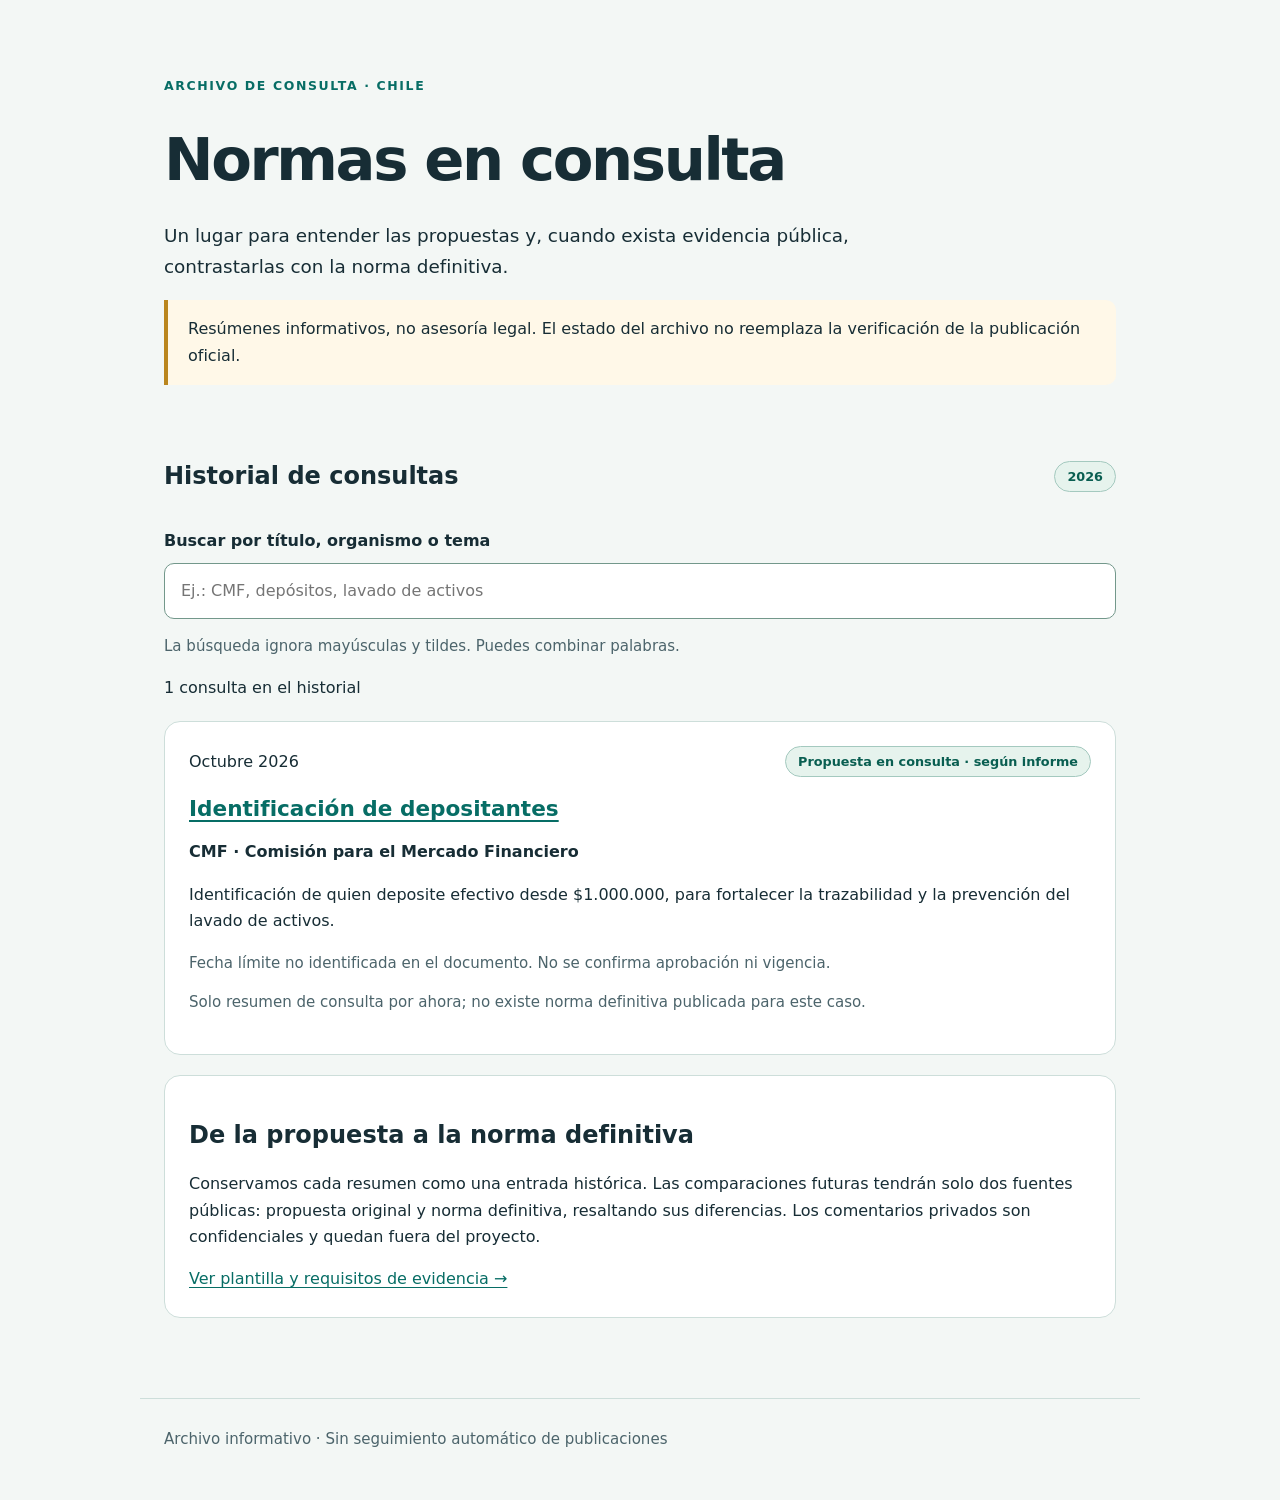
==== index.html @ 318025ff "Crear archivo público de consultas normativas" ====
<!doctype html>
<html lang="es"><head><meta charset="utf-8"><meta name="viewport" content="width=device-width,initial-scale=1"><title>Normas en consulta · Archivo normativo</title><link rel="stylesheet" href="assets/styles.css"><script type="module" src="assets/search.js"></script></head>
<body><a class="skip" href="#historial">Ir al historial</a><header class="wrap"><p class="eyebrow">Archivo de consulta · Chile</p><h1>Normas en consulta</h1><p class="lead">Un lugar para entender las propuestas y, cuando exista evidencia pública, contrastarlas con la norma definitiva.</p><p class="notice">Resúmenes informativos, no asesoría legal. El estado del archivo no reemplaza la verificación de la publicación oficial.</p></header>
<main class="wrap" id="historial"><section aria-labelledby="archive-title"><div class="section-heading"><h2 id="archive-title">Historial de consultas</h2><span class="tag">2026</span></div><label for="search">Buscar por título, organismo o tema</label><input id="search" type="search" placeholder="Ej.: CMF, depósitos, lavado de activos" aria-describedby="search-help"><p id="search-help" class="muted">La búsqueda ignora mayúsculas y tildes. Puedes combinar palabras.</p><p id="results" role="status" aria-live="polite">1 consulta en el historial</p>
<div id="entries"><article class="entry" data-search="Identificación de depositantes CMF Comisión para el Mercado Financiero depósitos efectivo bancos cooperativas tarjetas trazabilidad lavado de activos"><div class="meta"><time datetime="2026-10">Octubre 2026</time><span class="tag">Propuesta en consulta · según informe</span></div><h3><a href="consultas/2026-10-cmf-depositantes/index.html">Identificación de depositantes</a></h3><p class="organism">CMF · Comisión para el Mercado Financiero</p><p>Identificación de quien deposite efectivo desde $1.000.000, para fortalecer la trazabilidad y la prevención del lavado de activos.</p><p class="muted">Fecha límite no identificada en el documento. No se confirma aprobación ni vigencia.</p><p class="muted">Solo resumen de consulta por ahora; no existe norma definitiva publicada para este caso.</p></article></div><p id="empty" hidden>No hay consultas que coincidan. Prueba con otro término.</p><noscript><p>El buscador requiere JavaScript; el historial completo y sus enlaces siguen disponibles.</p></noscript></section>
<section class="panel"><h2>De la propuesta a la norma definitiva</h2><p>Conservamos cada resumen como una entrada histórica. Las comparaciones futuras tendrán solo dos fuentes públicas: propuesta original y norma definitiva, resaltando sus diferencias. Los comentarios privados son confidenciales y quedan fuera del proyecto.</p><a href="plantillas/comparacion.html">Ver plantilla y requisitos de evidencia →</a></section></main><footer class="wrap">Archivo informativo · Sin seguimiento automático de publicaciones</footer></body></html>
---- assets/styles.css ----
:root{color-scheme:light;--ink:#172d35;--muted:#4c646b;--teal:#076d65;--line:#cddeda;--paper:#f3f7f5}*{box-sizing:border-box}body{margin:0;color:var(--ink);background:var(--paper);font:1rem/1.65 system-ui,-apple-system,"Segoe UI",sans-serif}a{color:var(--teal);text-underline-offset:.2em}a:hover{text-decoration-thickness:2px}a:focus-visible,input:focus-visible{outline:3px solid #ad6900;outline-offset:4px}.wrap{max-width:1000px;margin:auto;padding:28px 24px}header.wrap{padding-top:64px;padding-bottom:12px}h1{font-size:clamp(2.1rem,6vw,3.7rem);line-height:1.1;letter-spacing:-.04em;margin:.5em 0}h2{font-size:1.5rem;line-height:1.3}h3{font-size:1.35rem;line-height:1.3}.eyebrow{text-transform:uppercase;letter-spacing:.13em;font-size:.78rem;color:var(--teal);font-weight:800}.lead{font-size:1.15rem;max-width:760px}.notice{padding:16px 20px;border-left:4px solid #ba861e;background:#fff8e8;border-radius:0 10px 10px 0}.section-heading,.meta{display:flex;align-items:center;justify-content:space-between;gap:12px;flex-wrap:wrap}.tag{display:inline-block;border:1px solid #a4c9bf;border-radius:20px;padding:4px 12px;color:#095e51;background:#e6f3ed;font-size:.8rem;font-weight:650}label{display:block;font-weight:700;margin:16px 0 8px}input[type=search]{width:100%;font:inherit;padding:14px 16px;border:1px solid #73988b;border-radius:10px;background:white;color:var(--ink)}.entry,.panel{background:white;border:1px solid var(--line);border-radius:16px;padding:24px;margin:20px 0;overflow-wrap:anywhere}.entry h3{margin:18px 0 6px}.organism{font-weight:650}.muted,footer{color:var(--muted);font-size:.94rem}.button{display:inline-block;background:var(--teal);color:white;padding:12px 18px;border-radius:8px}dt{font-weight:700}dd{margin:0 0 16px}nav{display:flex;gap:10px;flex-wrap:wrap}footer.wrap{border-top:1px solid var(--line);margin-top:32px;padding-bottom:48px}[hidden]{display:none!important}.skip{position:absolute;top:-100px;left:10px;background:white;padding:10px}.skip:focus{top:10px}@media(max-width:600px){.wrap{padding:22px 18px}header.wrap{padding-top:36px}.entry,.panel{padding:18px}.meta{align-items:flex-start;flex-direction:column}}@media print{body{background:white}input,.skip{display:none}.wrap{max-width:none}.entry,.panel{break-inside:avoid}}
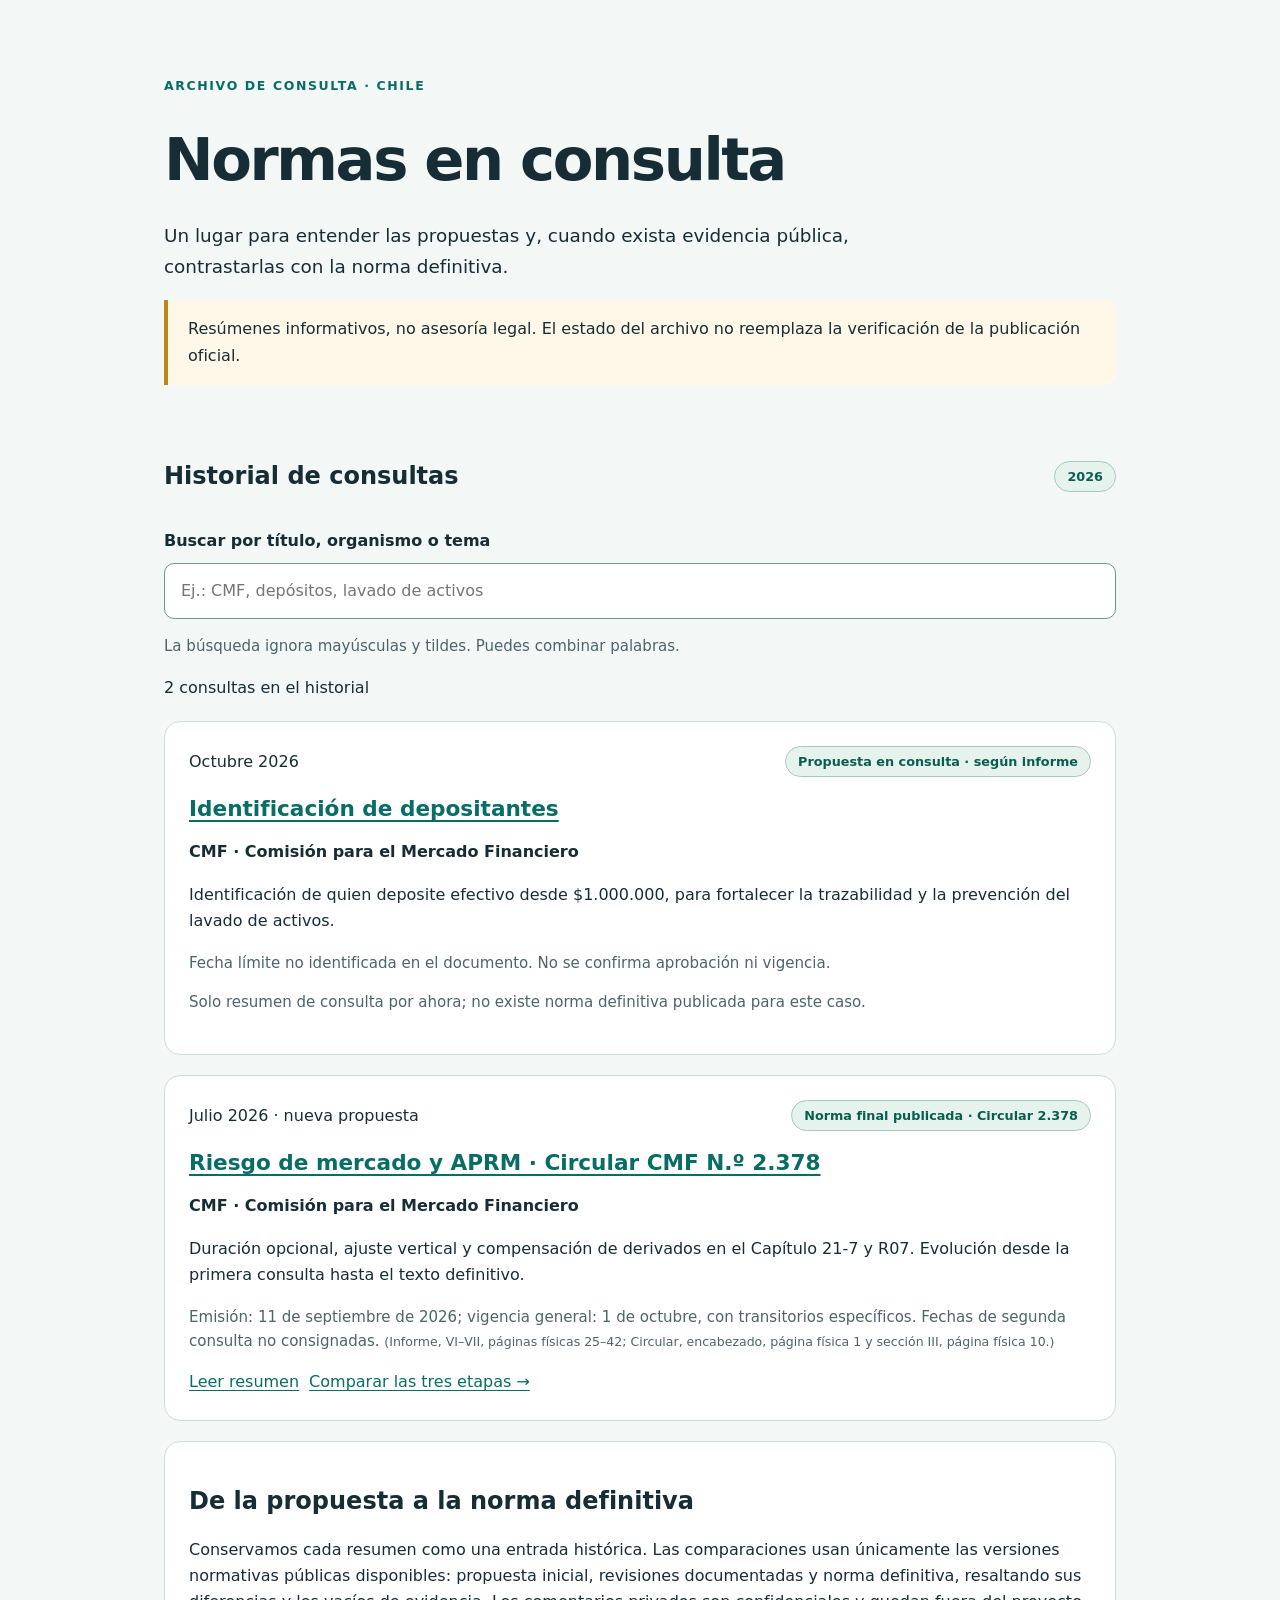
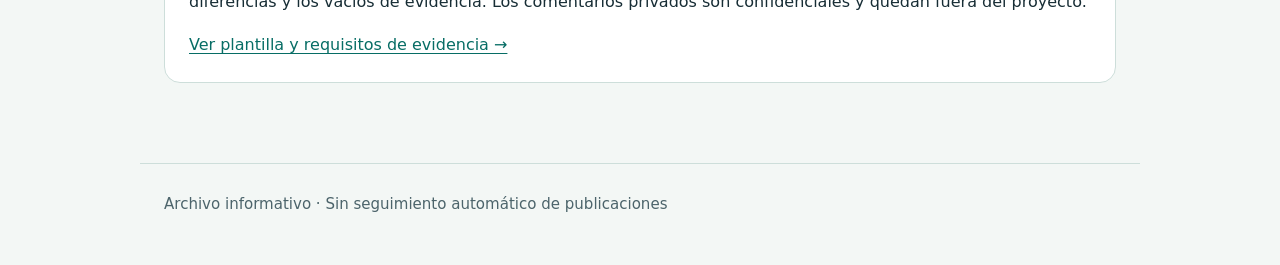
==== commit 3e246b23: "feat: añadir resumen y evolución de Circular CMF 2.378" ====
--- a/index.html
+++ b/index.html
@@ -1,6 +1,7 @@
 <!doctype html>
 <html lang="es"><head><meta charset="utf-8"><meta name="viewport" content="width=device-width,initial-scale=1"><title>Normas en consulta · Archivo normativo</title><link rel="stylesheet" href="assets/styles.css"><script type="module" src="assets/search.js"></script></head>
 <body><a class="skip" href="#historial">Ir al historial</a><header class="wrap"><p class="eyebrow">Archivo de consulta · Chile</p><h1>Normas en consulta</h1><p class="lead">Un lugar para entender las propuestas y, cuando exista evidencia pública, contrastarlas con la norma definitiva.</p><p class="notice">Resúmenes informativos, no asesoría legal. El estado del archivo no reemplaza la verificación de la publicación oficial.</p></header>
-<main class="wrap" id="historial"><section aria-labelledby="archive-title"><div class="section-heading"><h2 id="archive-title">Historial de consultas</h2><span class="tag">2026</span></div><label for="search">Buscar por título, organismo o tema</label><input id="search" type="search" placeholder="Ej.: CMF, depósitos, lavado de activos" aria-describedby="search-help"><p id="search-help" class="muted">La búsqueda ignora mayúsculas y tildes. Puedes combinar palabras.</p><p id="results" role="status" aria-live="polite">1 consulta en el historial</p>
-<div id="entries"><article class="entry" data-search="Identificación de depositantes CMF Comisión para el Mercado Financiero depósitos efectivo bancos cooperativas tarjetas trazabilidad lavado de activos"><div class="meta"><time datetime="2026-10">Octubre 2026</time><span class="tag">Propuesta en consulta · según informe</span></div><h3><a href="consultas/2026-10-cmf-depositantes/index.html">Identificación de depositantes</a></h3><p class="organism">CMF · Comisión para el Mercado Financiero</p><p>Identificación de quien deposite efectivo desde $1.000.000, para fortalecer la trazabilidad y la prevención del lavado de activos.</p><p class="muted">Fecha límite no identificada en el documento. No se confirma aprobación ni vigencia.</p><p class="muted">Solo resumen de consulta por ahora; no existe norma definitiva publicada para este caso.</p></article></div><p id="empty" hidden>No hay consultas que coincidan. Prueba con otro término.</p><noscript><p>El buscador requiere JavaScript; el historial completo y sus enlaces siguen disponibles.</p></noscript></section>
-<section class="panel"><h2>De la propuesta a la norma definitiva</h2><p>Conservamos cada resumen como una entrada histórica. Las comparaciones futuras tendrán solo dos fuentes públicas: propuesta original y norma definitiva, resaltando sus diferencias. Los comentarios privados son confidenciales y quedan fuera del proyecto.</p><a href="plantillas/comparacion.html">Ver plantilla y requisitos de evidencia →</a></section></main><footer class="wrap">Archivo informativo · Sin seguimiento automático de publicaciones</footer></body></html>+<main class="wrap" id="historial"><section aria-labelledby="archive-title"><div class="section-heading"><h2 id="archive-title">Historial de consultas</h2><span class="tag">2026</span></div><label for="search">Buscar por título, organismo o tema</label><input id="search" type="search" placeholder="Ej.: CMF, depósitos, lavado de activos" aria-describedby="search-help"><p id="search-help" class="muted">La búsqueda ignora mayúsculas y tildes. Puedes combinar palabras.</p><p id="results" role="status" aria-live="polite">2 consultas en el historial</p>
+<div id="entries"><article class="entry" data-search="Identificación de depositantes CMF Comisión para el Mercado Financiero depósitos efectivo bancos cooperativas tarjetas trazabilidad lavado de activos"><div class="meta"><time datetime="2026-10">Octubre 2026</time><span class="tag">Propuesta en consulta · según informe</span></div><h3><a href="consultas/2026-10-cmf-depositantes/index.html">Identificación de depositantes</a></h3><p class="organism">CMF · Comisión para el Mercado Financiero</p><p>Identificación de quien deposite efectivo desde $1.000.000, para fortalecer la trazabilidad y la prevención del lavado de activos.</p><p class="muted">Fecha límite no identificada en el documento. No se confirma aprobación ni vigencia.</p><p class="muted">Solo resumen de consulta por ahora; no existe norma definitiva publicada para este caso.</p></article>
+<article class="entry" data-search="Circular CMF N.º 2.378 Comisión para el Mercado Financiero riesgo de mercado APRM Capítulo 21-7 RAN método de duración vencimiento derivados compensación ajuste vertical R07 MSI julio 2026"><div class="meta"><time datetime="2026-07">Julio 2026 · nueva propuesta</time><span class="tag">Norma final publicada · Circular 2.378</span></div><h3><a href="consultas/2026-07-cmf-riesgo-mercado/index.html">Riesgo de mercado y APRM · Circular CMF N.º 2.378</a></h3><p class="organism">CMF · Comisión para el Mercado Financiero</p><p>Duración opcional, ajuste vertical y compensación de derivados en el Capítulo 21-7 y R07. Evolución desde la primera consulta hasta el texto definitivo.</p><p class="muted">Emisión: 11 de septiembre de 2026; vigencia general: 1 de octubre, con transitorios específicos. Fechas de segunda consulta no consignadas. <small>(Informe, VI–VII, páginas físicas 25–42; Circular, encabezado, página física 1 y sección III, página física 10.)</small></p><nav aria-label="Lecturas de riesgo de mercado"><a href="consultas/2026-07-cmf-riesgo-mercado/resumen.html">Leer resumen</a><a href="comparaciones/2026-07-cmf-riesgo-mercado.html">Comparar las tres etapas →</a></nav></article></div><p id="empty" hidden>No hay consultas que coincidan. Prueba con otro término.</p><noscript><p>El buscador requiere JavaScript; el historial completo y sus enlaces siguen disponibles.</p></noscript></section>
+<section class="panel"><h2>De la propuesta a la norma definitiva</h2><p>Conservamos cada resumen como una entrada histórica. Las comparaciones usan únicamente las versiones normativas públicas disponibles: propuesta inicial, revisiones documentadas y norma definitiva, resaltando sus diferencias y los vacíos de evidencia. Los comentarios privados son confidenciales y quedan fuera del proyecto.</p><a href="plantillas/comparacion.html">Ver plantilla y requisitos de evidencia →</a></section></main><footer class="wrap">Archivo informativo · Sin seguimiento automático de publicaciones</footer></body></html>
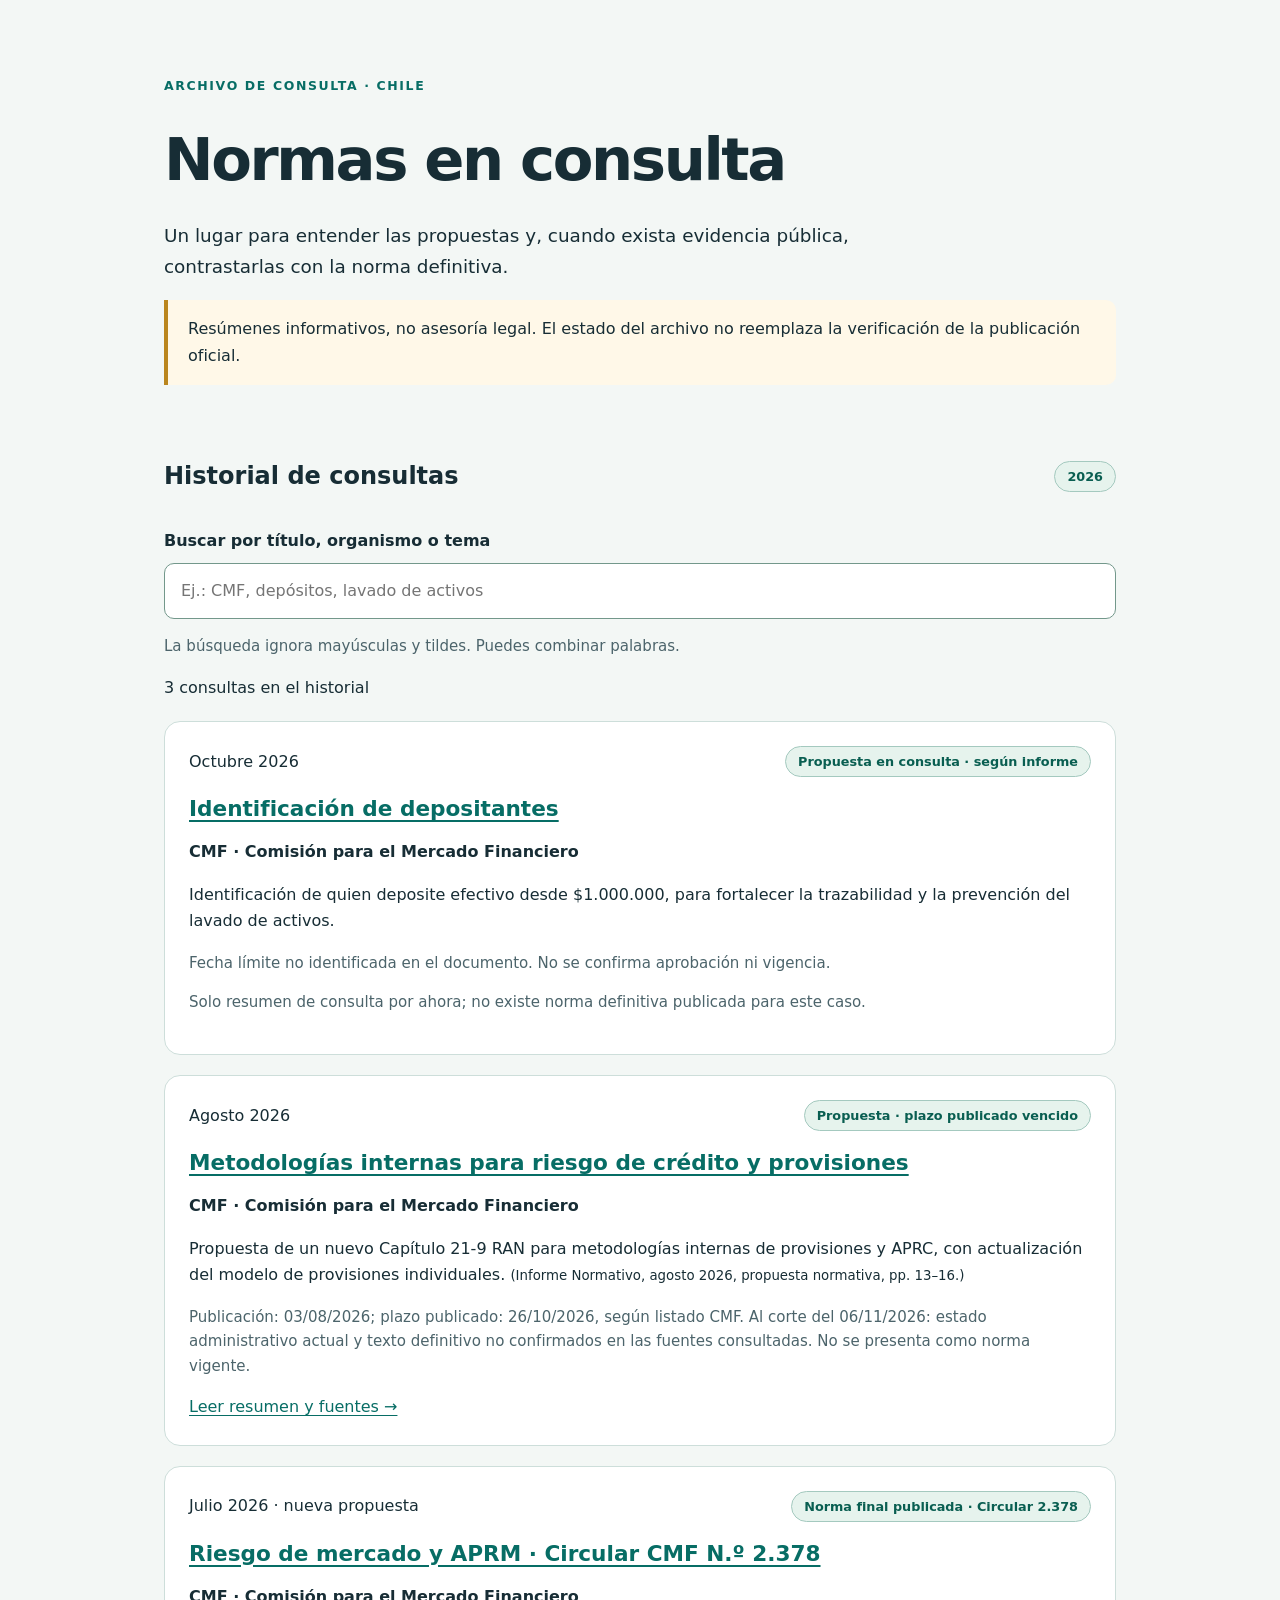
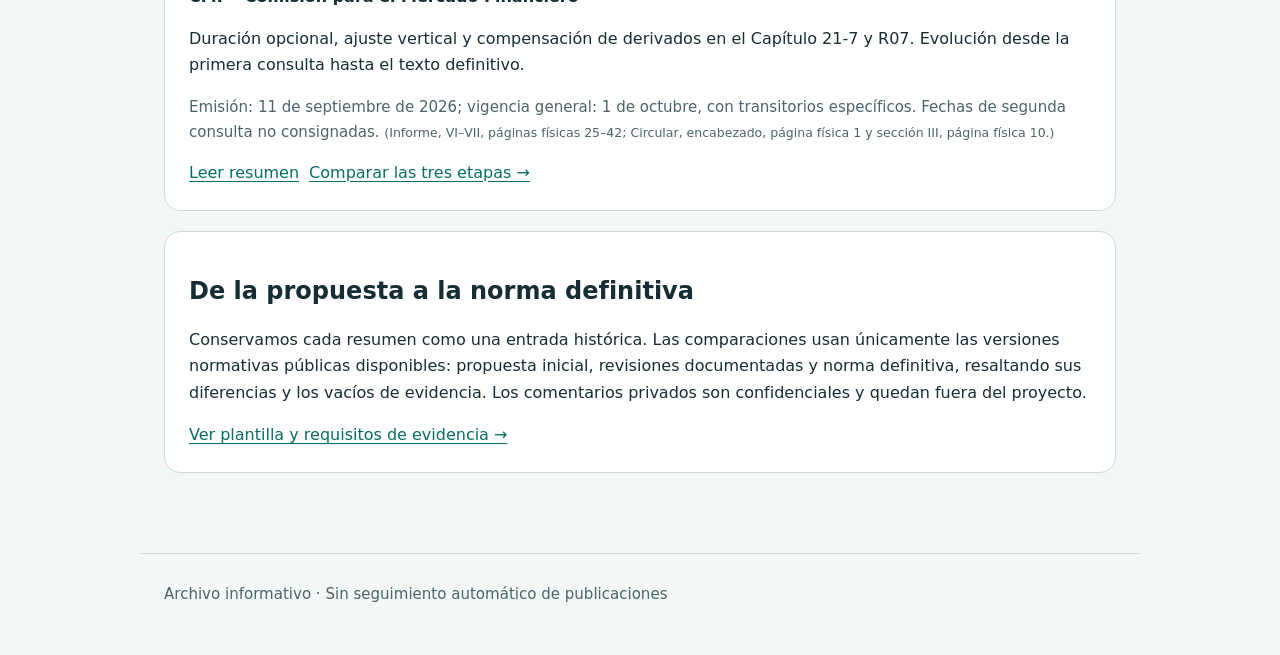
==== commit f916b428: "feat: añadir propuesta CMF de metodologías internas" ====
--- a/index.html
+++ b/index.html
@@ -1,7 +1,8 @@
 <!doctype html>
 <html lang="es"><head><meta charset="utf-8"><meta name="viewport" content="width=device-width,initial-scale=1"><title>Normas en consulta · Archivo normativo</title><link rel="stylesheet" href="assets/styles.css"><script type="module" src="assets/search.js"></script></head>
 <body><a class="skip" href="#historial">Ir al historial</a><header class="wrap"><p class="eyebrow">Archivo de consulta · Chile</p><h1>Normas en consulta</h1><p class="lead">Un lugar para entender las propuestas y, cuando exista evidencia pública, contrastarlas con la norma definitiva.</p><p class="notice">Resúmenes informativos, no asesoría legal. El estado del archivo no reemplaza la verificación de la publicación oficial.</p></header>
-<main class="wrap" id="historial"><section aria-labelledby="archive-title"><div class="section-heading"><h2 id="archive-title">Historial de consultas</h2><span class="tag">2026</span></div><label for="search">Buscar por título, organismo o tema</label><input id="search" type="search" placeholder="Ej.: CMF, depósitos, lavado de activos" aria-describedby="search-help"><p id="search-help" class="muted">La búsqueda ignora mayúsculas y tildes. Puedes combinar palabras.</p><p id="results" role="status" aria-live="polite">2 consultas en el historial</p>
+<main class="wrap" id="historial"><section aria-labelledby="archive-title"><div class="section-heading"><h2 id="archive-title">Historial de consultas</h2><span class="tag">2026</span></div><label for="search">Buscar por título, organismo o tema</label><input id="search" type="search" placeholder="Ej.: CMF, depósitos, lavado de activos" aria-describedby="search-help"><p id="search-help" class="muted">La búsqueda ignora mayúsculas y tildes. Puedes combinar palabras.</p><p id="results" role="status" aria-live="polite">3 consultas en el historial</p>
 <div id="entries"><article class="entry" data-search="Identificación de depositantes CMF Comisión para el Mercado Financiero depósitos efectivo bancos cooperativas tarjetas trazabilidad lavado de activos"><div class="meta"><time datetime="2026-10">Octubre 2026</time><span class="tag">Propuesta en consulta · según informe</span></div><h3><a href="consultas/2026-10-cmf-depositantes/index.html">Identificación de depositantes</a></h3><p class="organism">CMF · Comisión para el Mercado Financiero</p><p>Identificación de quien deposite efectivo desde $1.000.000, para fortalecer la trazabilidad y la prevención del lavado de activos.</p><p class="muted">Fecha límite no identificada en el documento. No se confirma aprobación ni vigencia.</p><p class="muted">Solo resumen de consulta por ahora; no existe norma definitiva publicada para este caso.</p></article>
+<article class="entry" data-search="CMF Comisión para el Mercado Financiero metodologías internas APRC activos ponderados riesgo de crédito provisiones Capítulo 21-9 RAN B-1 CNC agosto 2026"><div class="meta"><time datetime="2026-08">Agosto 2026</time><span class="tag">Propuesta · plazo publicado vencido</span></div><h3><a href="consultas/2026-08-cmf-metodologias-internas/index.html">Metodologías internas para riesgo de crédito y provisiones</a></h3><p class="organism">CMF · Comisión para el Mercado Financiero</p><p>Propuesta de un nuevo Capítulo 21-9 RAN para metodologías internas de provisiones y APRC, con actualización del modelo de provisiones individuales. <small>(Informe Normativo, agosto 2026, propuesta normativa, pp. 13–16.)</small></p><p class="muted">Publicación: 03/08/2026; plazo publicado: 26/10/2026, según listado CMF. Al corte del 06/11/2026: estado administrativo actual y texto definitivo no confirmados en las fuentes consultadas. No se presenta como norma vigente.</p><a href="consultas/2026-08-cmf-metodologias-internas/resumen.html">Leer resumen y fuentes →</a></article>
 <article class="entry" data-search="Circular CMF N.º 2.378 Comisión para el Mercado Financiero riesgo de mercado APRM Capítulo 21-7 RAN método de duración vencimiento derivados compensación ajuste vertical R07 MSI julio 2026"><div class="meta"><time datetime="2026-07">Julio 2026 · nueva propuesta</time><span class="tag">Norma final publicada · Circular 2.378</span></div><h3><a href="consultas/2026-07-cmf-riesgo-mercado/index.html">Riesgo de mercado y APRM · Circular CMF N.º 2.378</a></h3><p class="organism">CMF · Comisión para el Mercado Financiero</p><p>Duración opcional, ajuste vertical y compensación de derivados en el Capítulo 21-7 y R07. Evolución desde la primera consulta hasta el texto definitivo.</p><p class="muted">Emisión: 11 de septiembre de 2026; vigencia general: 1 de octubre, con transitorios específicos. Fechas de segunda consulta no consignadas. <small>(Informe, VI–VII, páginas físicas 25–42; Circular, encabezado, página física 1 y sección III, página física 10.)</small></p><nav aria-label="Lecturas de riesgo de mercado"><a href="consultas/2026-07-cmf-riesgo-mercado/resumen.html">Leer resumen</a><a href="comparaciones/2026-07-cmf-riesgo-mercado.html">Comparar las tres etapas →</a></nav></article></div><p id="empty" hidden>No hay consultas que coincidan. Prueba con otro término.</p><noscript><p>El buscador requiere JavaScript; el historial completo y sus enlaces siguen disponibles.</p></noscript></section>
 <section class="panel"><h2>De la propuesta a la norma definitiva</h2><p>Conservamos cada resumen como una entrada histórica. Las comparaciones usan únicamente las versiones normativas públicas disponibles: propuesta inicial, revisiones documentadas y norma definitiva, resaltando sus diferencias y los vacíos de evidencia. Los comentarios privados son confidenciales y quedan fuera del proyecto.</p><a href="plantillas/comparacion.html">Ver plantilla y requisitos de evidencia →</a></section></main><footer class="wrap">Archivo informativo · Sin seguimiento automático de publicaciones</footer></body></html>
